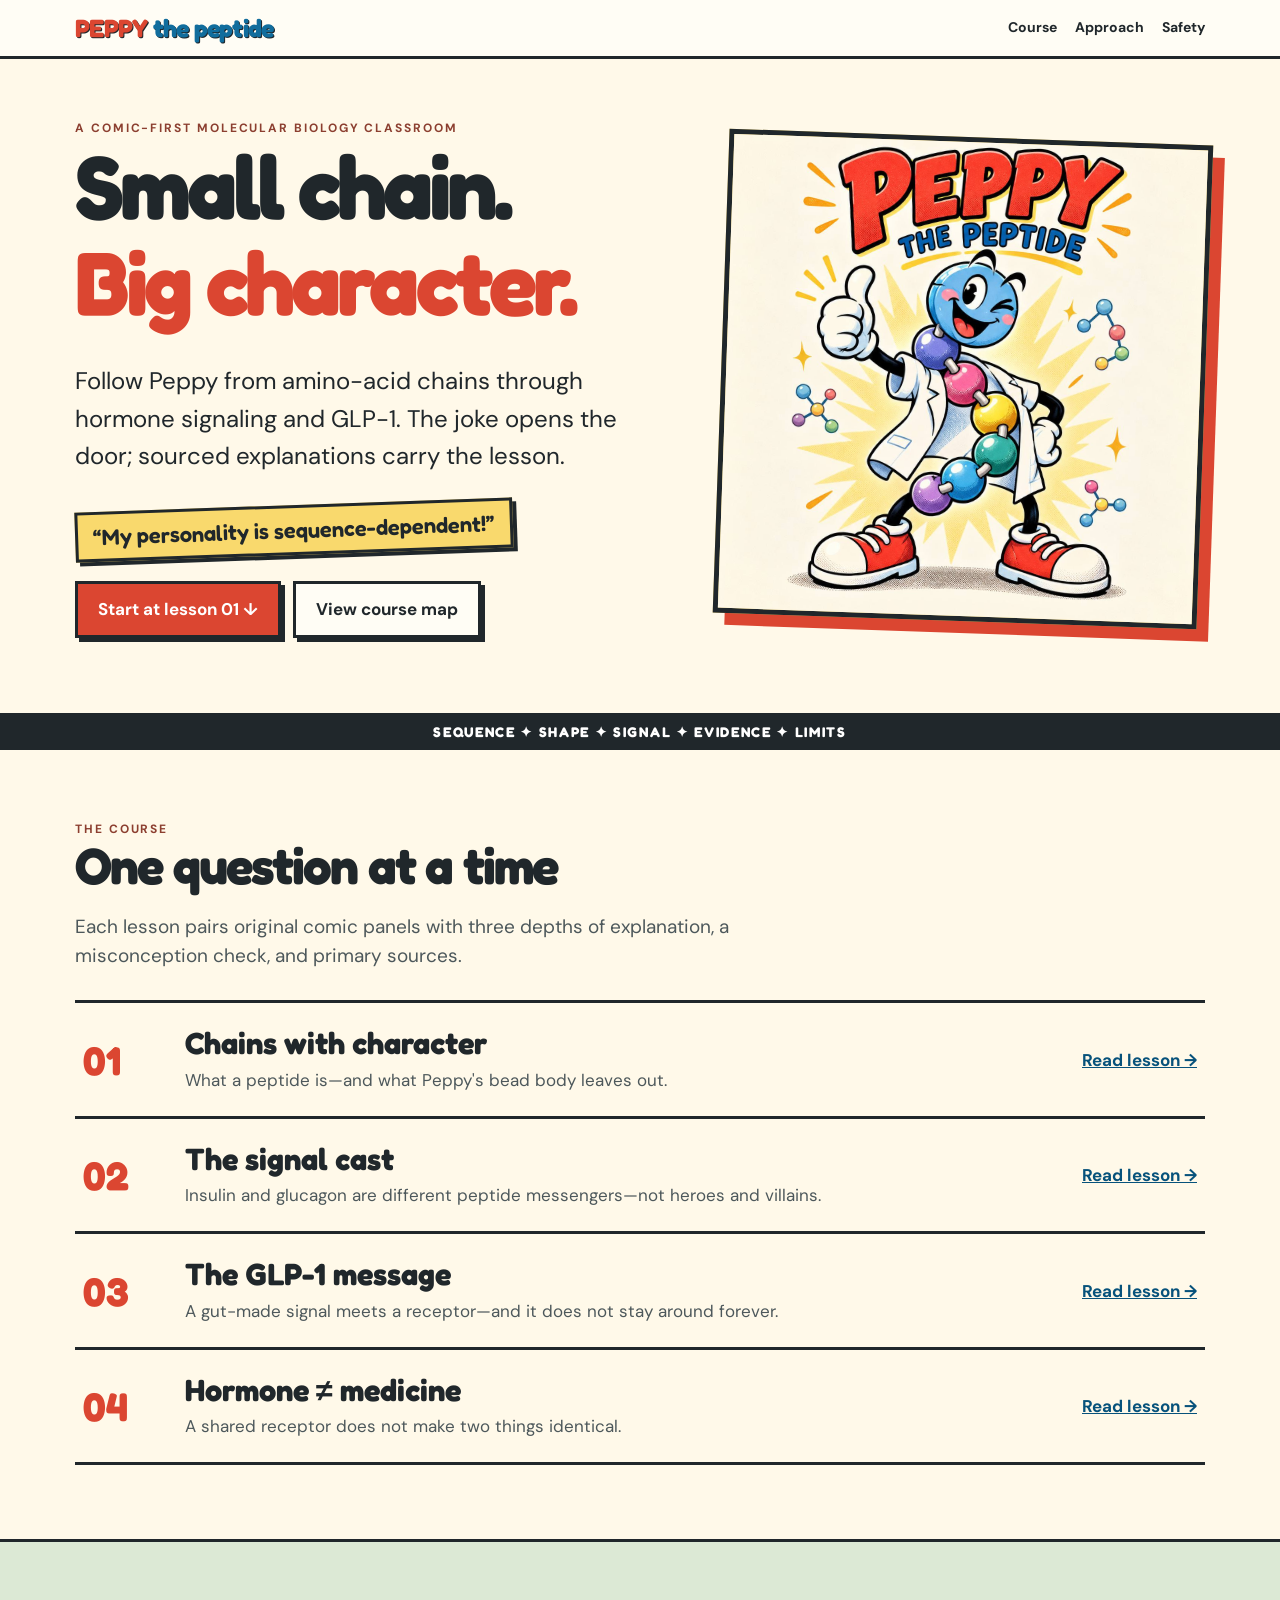
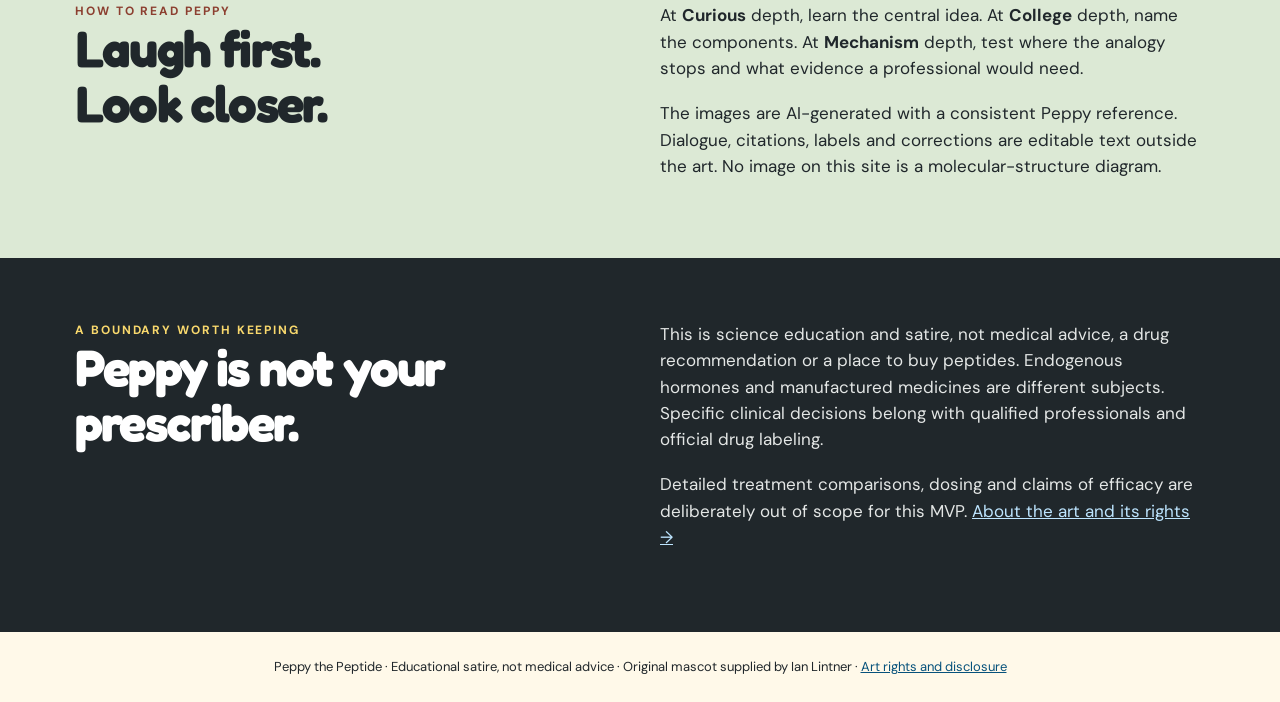
==== site/index.html @ 58609bbf "feat: build Peppy comic course MVP" ====
<!doctype html><html lang="en"><head><meta charset="utf-8"><meta name="viewport" content="width=device-width,initial-scale=1"><meta name="description" content="Peppy the Peptide: sourced, comic-first science lessons from amino-acid sequence to molecular signaling."><title>Course · Peppy the Peptide</title><link rel="stylesheet" href="styles.css"></head><body><a class="small" href="#main" style="position:absolute;left:-9999px" onfocus="this.style.left='10px'" onblur="this.style.left='-9999px'">Skip to content</a><header class="site-header"><div class="wrap nav"><a class="brand" href="index.html">PEPPY <span>the peptide</span></a><nav aria-label="Main navigation"><a href="index.html#course">Course</a><a href="index.html#approach">Approach</a><a href="index.html#safety">Safety</a></nav></div></header><main id="main"><section class="wrap hero"><div><div class="eyebrow">A comic-first molecular biology classroom</div><h1>Small chain.<br><em>Big character.</em></h1><p class="lede">Follow Peppy from amino-acid chains through hormone signaling and GLP-1. The joke opens the door; sourced explanations carry the lesson.</p><div class="catchphrase">“My personality is sequence-dependent!”</div><div class="actions"><a class="button" href="lessons/foundations.html">Start at lesson 01 ↓</a><a class="button light" href="#course">View course map</a></div></div><div class="cover"><img src="assets/peppy-original.jpg" alt="Peppy, a smiling blue-headed seven-sphere chain in a white lab coat and red sneakers" width="1254" height="1254"></div></section><div class="stripe" aria-hidden="true">SEQUENCE ✦ SHAPE ✦ SIGNAL ✦ EVIDENCE ✦ LIMITS</div><section class="wrap section" id="course"><div class="section-title"><div class="eyebrow">The course</div><h2>One question at a time</h2><p>Each lesson pairs original comic panels with three depths of explanation, a misconception check, and primary sources.</p></div><ol class="course-list"><li><span class="number">01</span><div><h3>Chains with character</h3><p>What a peptide is—and what Peppy&#x27;s bead body leaves out.</p></div><a href="lessons/foundations.html">Read lesson →</a></li><li><span class="number">02</span><div><h3>The signal cast</h3><p>Insulin and glucagon are different peptide messengers—not heroes and villains.</p></div><a href="lessons/signal-cast.html">Read lesson →</a></li><li><span class="number">03</span><div><h3>The GLP-1 message</h3><p>A gut-made signal meets a receptor—and it does not stay around forever.</p></div><a href="lessons/endogenous-glp1.html">Read lesson →</a></li><li><span class="number">04</span><div><h3>Hormone ≠ medicine</h3><p>A shared receptor does not make two things identical.</p></div><a href="lessons/hormone-and-medicine.html">Read lesson →</a></li></ol></section><section class="learning" id="approach"><div class="wrap learning-grid"><div><div class="eyebrow">How to read Peppy</div><h2>Laugh first.<br>Look closer.</h2></div><div><p>At <strong>Curious</strong> depth, learn the central idea. At <strong>College</strong> depth, name the components. At <strong>Mechanism</strong> depth, test where the analogy stops and what evidence a professional would need.</p><p>The images are AI-generated with a consistent Peppy reference. Dialogue, citations, labels and corrections are editable text outside the art. No image on this site is a molecular-structure diagram.</p></div></div></section><section class="science" id="safety"><div class="wrap learning-grid"><div><div class="eyebrow" style="color:var(--gold)">A boundary worth keeping</div><h2>Peppy is not your prescriber.</h2></div><div><p>This is science education and satire, not medical advice, a drug recommendation or a place to buy peptides. Endogenous hormones and manufactured medicines are different subjects. Specific clinical decisions belong with qualified professionals and official drug labeling.</p><p>Detailed treatment comparisons, dosing and claims of efficacy are deliberately out of scope for this MVP. <a href="rights.html">About the art and its rights →</a></p></div></div></section></main><footer class="site-footer">Peppy the Peptide · Educational satire, not medical advice · Original mascot supplied by Ian Lintner · <a href="rights.html">Art rights and disclosure</a></footer></body></html>
---- site/styles.css ----
@import url('https://fonts.googleapis.com/css2?family=DM+Sans:wght@400;500;600;700&family=Fredoka:wght@500;600;700&display=swap');
:root{--paper:#fff9e9;--white:#fffdf5;--ink:#20272b;--muted:#4d585b;--red:#db4631;--blue:#116d9d;--gold:#f9d96d;--green:#dce9d5;--line:3px solid var(--ink)}
*{box-sizing:border-box}html{scroll-behavior:smooth}body{margin:0;background:var(--paper);color:var(--ink);font:17px/1.55 'DM Sans',sans-serif}a{color:#07527b}a:focus-visible,button:focus-visible{outline:3px solid var(--blue);outline-offset:3px}button{cursor:pointer;font:inherit}img{max-width:100%;height:auto}p{margin:0 0 1.1em}h1,h2,h3{font-family:'Fredoka',sans-serif;line-height:1.08;margin:0 0 .35em}h1{font-size:clamp(48px,7vw,92px);letter-spacing:-.045em}h2{font-size:clamp(34px,4vw,55px);letter-spacing:-.035em}h3{font-size:clamp(24px,2.4vw,32px)}.wrap{max-width:1180px;margin:0 auto;padding:0 25px}.site-header{background:var(--white);border-bottom:var(--line)}.nav{display:flex;align-items:center;justify-content:space-between;gap:20px;padding-top:13px;padding-bottom:13px}.brand{font:700 25px 'Fredoka',sans-serif;color:var(--red);text-decoration:none;letter-spacing:-.03em;text-shadow:1px 1px var(--ink)}.brand span{color:var(--blue)}.nav nav{display:flex;flex-wrap:wrap;gap:18px}.nav nav a{font-size:14px;color:var(--ink);font-weight:700;text-decoration:none}.nav nav a:hover{text-decoration:underline}.eyebrow{font-size:12px;letter-spacing:.16em;text-transform:uppercase;color:#8c3f30;font-weight:700}.hero{display:grid;grid-template-columns:1.1fr .9fr;gap:55px;align-items:center;padding-top:60px;padding-bottom:75px}.hero h1 em{font-style:normal;color:var(--red)}.hero .lede{font-size:clamp(19px,2vw,24px);max-width:600px}.cover{background:var(--gold);border:5px solid var(--ink);box-shadow:12px 12px 0 var(--red);transform:rotate(2deg)}.cover img{display:block;width:100%}.catchphrase{font:600 22px 'Fredoka',sans-serif;display:inline-block;background:var(--gold);border:var(--line);padding:9px 15px;transform:rotate(-2deg);box-shadow:4px 4px var(--ink);margin:5px 0 26px}.button{display:inline-block;background:var(--red);color:white;border:var(--line);box-shadow:4px 4px 0 var(--ink);padding:12px 20px;text-decoration:none;font-weight:700;min-height:48px}.button:hover{transform:translate(2px,2px);box-shadow:2px 2px var(--ink)}.button.light{background:var(--white);color:var(--ink)}.actions{display:flex;gap:12px;flex-wrap:wrap}.stripe{background:var(--ink);color:white;padding:10px 0;font:700 14px 'Fredoka';letter-spacing:.12em;text-align:center}.section{padding-top:70px;padding-bottom:74px}.section-title{max-width:760px;margin-bottom:30px}.section-title p{font-size:19px;color:var(--muted)}.course-list{list-style:none;padding:0;margin:0;border-top:var(--line)}.course-list li{border-bottom:var(--line);display:grid;grid-template-columns:78px 1fr auto;gap:24px;align-items:center;padding:23px 8px}.course-list .number{font:700 40px 'Fredoka';color:var(--red)}.course-list h3{margin:0}.course-list p{margin:7px 0 0;color:var(--muted)}.course-list a{font-weight:700;white-space:nowrap}.learning{background:var(--green);border-block:var(--line)}.lesson-head{max-width:850px;padding-top:65px;padding-bottom:38px}.lesson-head .lede{font-size:21px}.breadcrumbs{font-size:14px;font-weight:700;margin-bottom:28px}.breadcrumbs a{color:var(--ink)}.panel-strip{display:grid;grid-template-columns:repeat(3,minmax(0,1fr));gap:14px;margin-bottom:40px}.panel{margin:0;background:var(--white);border:var(--line);box-shadow:5px 5px 0 var(--blue);display:flex;flex-direction:column}.panel img{display:block;width:100%;aspect-ratio:4/3;object-fit:cover}.panel figcaption{border-top:var(--line);padding:15px;display:flex;flex-direction:column;gap:9px;flex:1}.panel .panel-num{font-size:11px;letter-spacing:.13em;color:#904032;font-weight:700}.panel strong{font:600 21px/1.2 'Fredoka'}.panel small{font-size:13px;line-height:1.4;margin-top:auto}.depth{border-top:var(--line);padding-top:35px}.depth-controls{display:flex;gap:9px;flex-wrap:wrap;margin:20px 0}.depth-controls button{border:2px solid var(--ink);background:transparent;padding:9px 15px;font-weight:700;min-height:44px}.depth-controls button[aria-pressed=true]{background:var(--blue);color:white}.depth-copy{background:var(--white);border:var(--line);box-shadow:6px 6px var(--gold);padding:25px;max-width:900px;min-height:150px}.depth-copy h3{margin-bottom:12px}.depth-copy p:last-child{margin-bottom:0}.depth-copy a{font-weight:700}.learning-grid{display:grid;grid-template-columns:1fr 1fr;gap:40px;padding:60px 25px}.learning-grid ul{padding-left:22px}.learning-grid li{margin-bottom:12px}.check{background:var(--white);border:var(--line);padding:23px}.check details{margin-top:16px}.check summary{cursor:pointer;font-weight:700;text-decoration:underline}.science{background:var(--ink);color:white}.science a{color:#bde5ff}.science p{color:#e4e7e6}.science .learning-grid{align-items:start}.sources ol{padding-left:21px}.sources li{margin-bottom:12px;overflow-wrap:anywhere}.next{display:flex;justify-content:space-between;gap:20px;align-items:center;padding-top:35px;padding-bottom:55px}.next a{font-weight:700}.site-footer{border-top:var(--line);padding:25px;text-align:center;font-size:13px}.small{font-size:14px;color:var(--muted)}@media(max-width:800px){.hero,.learning-grid{grid-template-columns:1fr}.hero{padding-top:35px}.cover{max-width:500px}.panel-strip{grid-template-columns:1fr;max-width:610px;margin-inline:auto}.course-list li{grid-template-columns:55px 1fr}.course-list a{grid-column:2}.course-list .number{font-size:32px}}@media(max-width:550px){.nav{align-items:flex-start;flex-direction:column}.nav nav{gap:12px}.hero{gap:38px}.section{padding-block:55px}.lesson-head{padding-top:40px}.learning-grid{padding-block:48px}.next{display:block}.next a{display:block;margin:18px 0}}@media(prefers-reduced-motion:reduce){html{scroll-behavior:auto}}
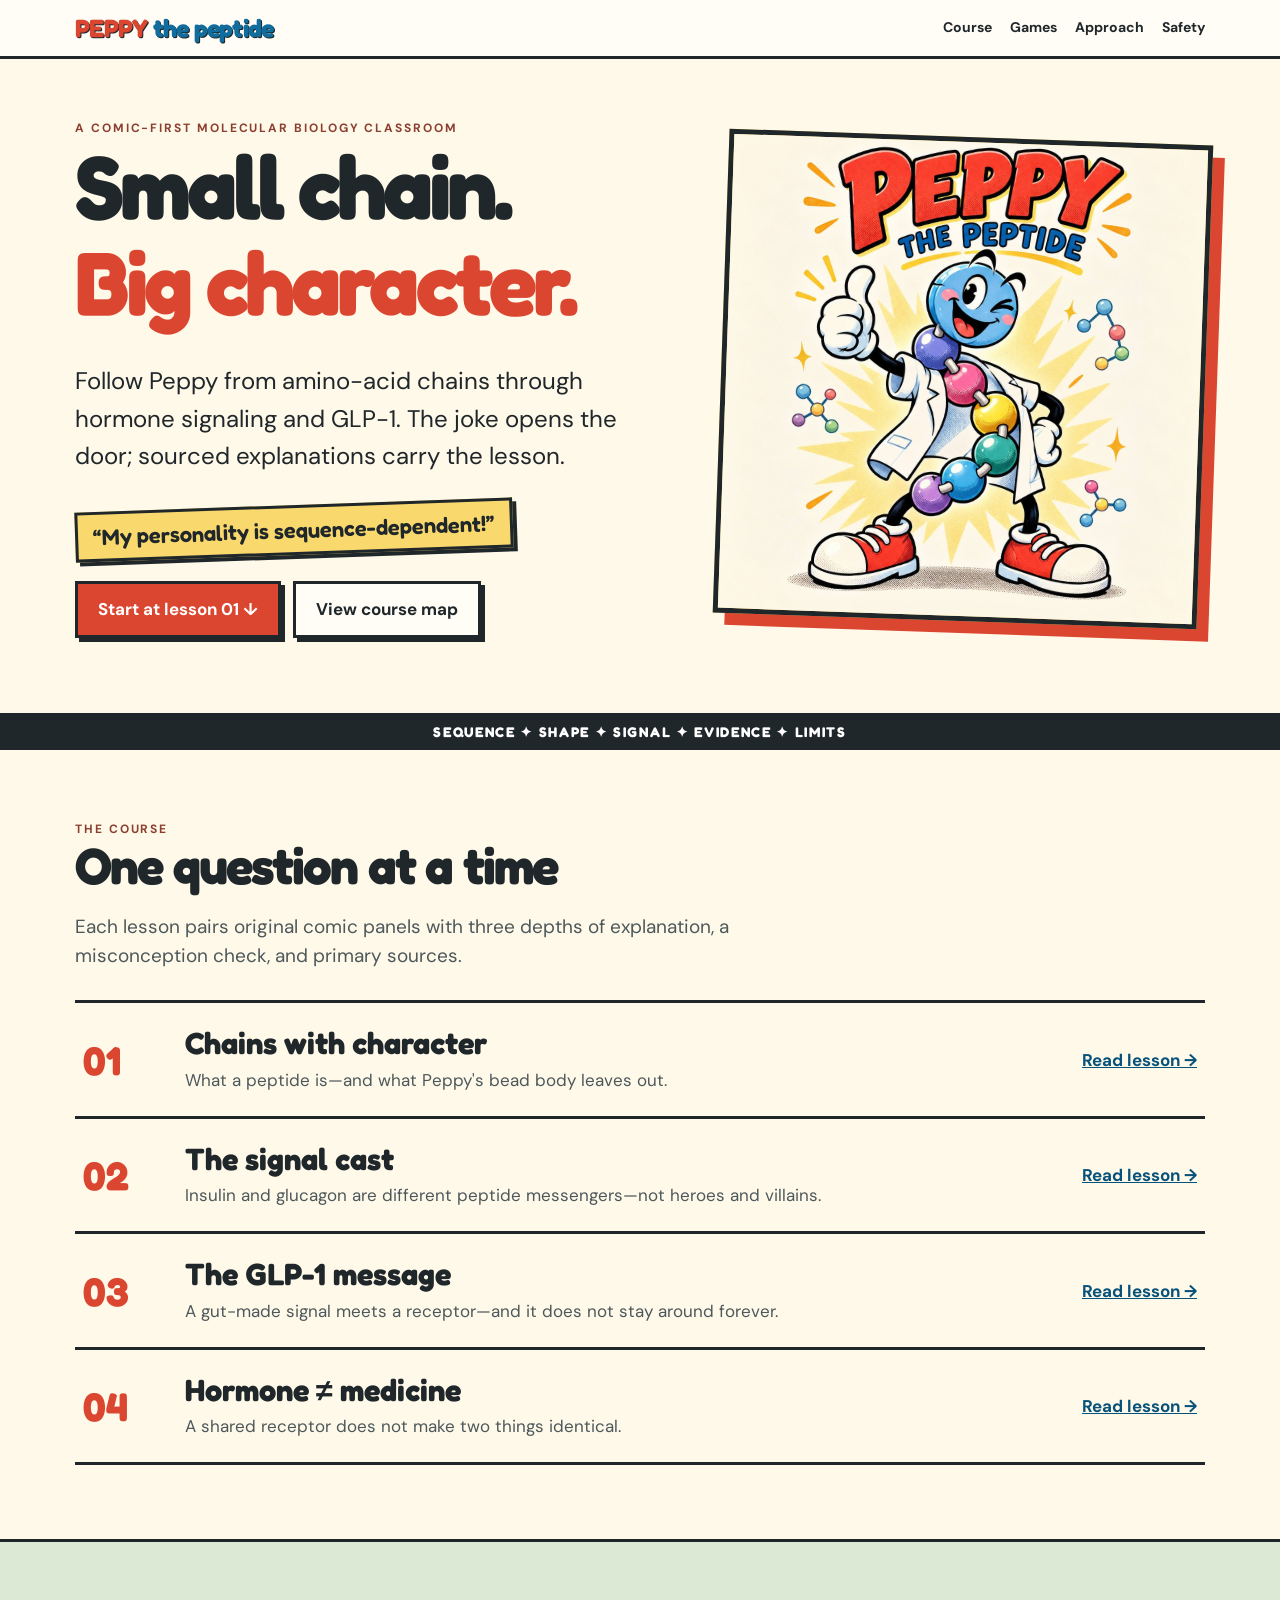
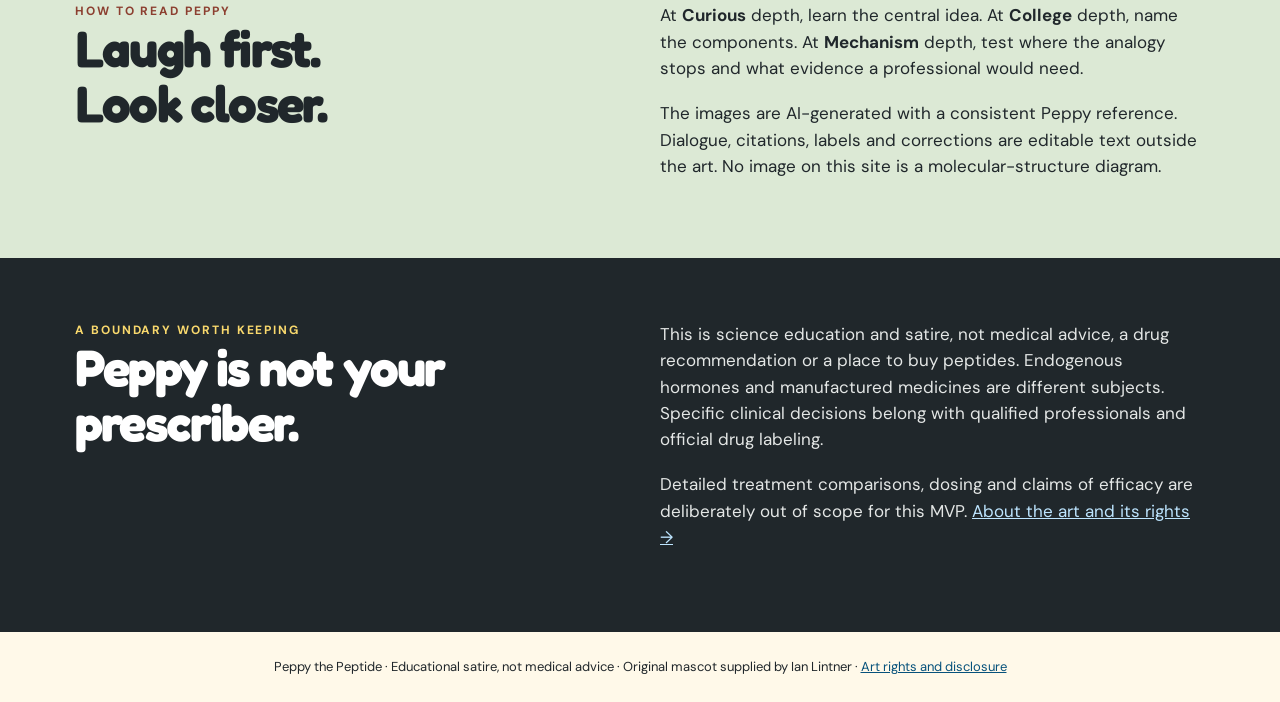
==== commit 99f06d71: "feat: Three-Axis Sorter (lesson 4) with tiered items, evaluator tests and source audit" ====
--- a/site/index.html
+++ b/site/index.html
@@ -1 +1 @@
-<!doctype html><html lang="en"><head><meta charset="utf-8"><meta name="viewport" content="width=device-width,initial-scale=1"><meta name="description" content="Peppy the Peptide: sourced, comic-first science lessons from amino-acid sequence to molecular signaling."><title>Course · Peppy the Peptide</title><link rel="stylesheet" href="styles.css"></head><body><a class="small" href="#main" style="position:absolute;left:-9999px" onfocus="this.style.left='10px'" onblur="this.style.left='-9999px'">Skip to content</a><header class="site-header"><div class="wrap nav"><a class="brand" href="index.html">PEPPY <span>the peptide</span></a><nav aria-label="Main navigation"><a href="index.html#course">Course</a><a href="index.html#approach">Approach</a><a href="index.html#safety">Safety</a></nav></div></header><main id="main"><section class="wrap hero"><div><div class="eyebrow">A comic-first molecular biology classroom</div><h1>Small chain.<br><em>Big character.</em></h1><p class="lede">Follow Peppy from amino-acid chains through hormone signaling and GLP-1. The joke opens the door; sourced explanations carry the lesson.</p><div class="catchphrase">“My personality is sequence-dependent!”</div><div class="actions"><a class="button" href="lessons/foundations.html">Start at lesson 01 ↓</a><a class="button light" href="#course">View course map</a></div></div><div class="cover"><img src="assets/peppy-original.jpg" alt="Peppy, a smiling blue-headed seven-sphere chain in a white lab coat and red sneakers" width="1254" height="1254"></div></section><div class="stripe" aria-hidden="true">SEQUENCE ✦ SHAPE ✦ SIGNAL ✦ EVIDENCE ✦ LIMITS</div><section class="wrap section" id="course"><div class="section-title"><div class="eyebrow">The course</div><h2>One question at a time</h2><p>Each lesson pairs original comic panels with three depths of explanation, a misconception check, and primary sources.</p></div><ol class="course-list"><li><span class="number">01</span><div><h3>Chains with character</h3><p>What a peptide is—and what Peppy&#x27;s bead body leaves out.</p></div><a href="lessons/foundations.html">Read lesson →</a></li><li><span class="number">02</span><div><h3>The signal cast</h3><p>Insulin and glucagon are different peptide messengers—not heroes and villains.</p></div><a href="lessons/signal-cast.html">Read lesson →</a></li><li><span class="number">03</span><div><h3>The GLP-1 message</h3><p>A gut-made signal meets a receptor—and it does not stay around forever.</p></div><a href="lessons/endogenous-glp1.html">Read lesson →</a></li><li><span class="number">04</span><div><h3>Hormone ≠ medicine</h3><p>A shared receptor does not make two things identical.</p></div><a href="lessons/hormone-and-medicine.html">Read lesson →</a></li></ol></section><section class="learning" id="approach"><div class="wrap learning-grid"><div><div class="eyebrow">How to read Peppy</div><h2>Laugh first.<br>Look closer.</h2></div><div><p>At <strong>Curious</strong> depth, learn the central idea. At <strong>College</strong> depth, name the components. At <strong>Mechanism</strong> depth, test where the analogy stops and what evidence a professional would need.</p><p>The images are AI-generated with a consistent Peppy reference. Dialogue, citations, labels and corrections are editable text outside the art. No image on this site is a molecular-structure diagram.</p></div></div></section><section class="science" id="safety"><div class="wrap learning-grid"><div><div class="eyebrow" style="color:var(--gold)">A boundary worth keeping</div><h2>Peppy is not your prescriber.</h2></div><div><p>This is science education and satire, not medical advice, a drug recommendation or a place to buy peptides. Endogenous hormones and manufactured medicines are different subjects. Specific clinical decisions belong with qualified professionals and official drug labeling.</p><p>Detailed treatment comparisons, dosing and claims of efficacy are deliberately out of scope for this MVP. <a href="rights.html">About the art and its rights →</a></p></div></div></section></main><footer class="site-footer">Peppy the Peptide · Educational satire, not medical advice · Original mascot supplied by Ian Lintner · <a href="rights.html">Art rights and disclosure</a></footer></body></html>+<!doctype html><html lang="en"><head><meta charset="utf-8"><meta name="viewport" content="width=device-width,initial-scale=1"><meta name="description" content="Peppy the Peptide: sourced, comic-first science lessons from amino-acid sequence to molecular signaling."><title>Course · Peppy the Peptide</title><link rel="stylesheet" href="styles.css"></head><body><a class="skip-link" href="#main">Skip to content</a><header class="site-header"><div class="wrap nav"><a class="brand" href="index.html">PEPPY <span>the peptide</span></a><nav aria-label="Main navigation"><a href="index.html#course">Course</a><a href="games/index.html">Games</a><a href="index.html#approach">Approach</a><a href="index.html#safety">Safety</a></nav></div></header><main id="main"><section class="wrap hero"><div><div class="eyebrow">A comic-first molecular biology classroom</div><h1>Small chain.<br><em>Big character.</em></h1><p class="lede">Follow Peppy from amino-acid chains through hormone signaling and GLP-1. The joke opens the door; sourced explanations carry the lesson.</p><div class="catchphrase">“My personality is sequence-dependent!”</div><div class="actions"><a class="button" href="lessons/foundations.html">Start at lesson 01 ↓</a><a class="button light" href="#course">View course map</a></div></div><div class="cover"><img src="assets/peppy-original.jpg" alt="Peppy, a smiling blue-headed seven-sphere chain in a white lab coat and red sneakers" width="1254" height="1254"></div></section><div class="stripe" aria-hidden="true">SEQUENCE ✦ SHAPE ✦ SIGNAL ✦ EVIDENCE ✦ LIMITS</div><section class="wrap section" id="course"><div class="section-title"><div class="eyebrow">The course</div><h2>One question at a time</h2><p>Each lesson pairs original comic panels with three depths of explanation, a misconception check, and primary sources.</p></div><ol class="course-list"><li><span class="number">01</span><div><h3>Chains with character</h3><p>What a peptide is—and what Peppy&#x27;s bead body leaves out.</p></div><a href="lessons/foundations.html">Read lesson →</a></li><li><span class="number">02</span><div><h3>The signal cast</h3><p>Insulin and glucagon are different peptide messengers—not heroes and villains.</p></div><a href="lessons/signal-cast.html">Read lesson →</a></li><li><span class="number">03</span><div><h3>The GLP-1 message</h3><p>A gut-made signal meets a receptor—and it does not stay around forever.</p></div><a href="lessons/endogenous-glp1.html">Read lesson →</a></li><li><span class="number">04</span><div><h3>Hormone ≠ medicine</h3><p>A shared receptor does not make two things identical.</p></div><a href="lessons/hormone-and-medicine.html">Read lesson →</a></li></ol></section><section class="learning" id="approach"><div class="wrap learning-grid"><div><div class="eyebrow">How to read Peppy</div><h2>Laugh first.<br>Look closer.</h2></div><div><p>At <strong>Curious</strong> depth, learn the central idea. At <strong>College</strong> depth, name the components. At <strong>Mechanism</strong> depth, test where the analogy stops and what evidence a professional would need.</p><p>The images are AI-generated with a consistent Peppy reference. Dialogue, citations, labels and corrections are editable text outside the art. No image on this site is a molecular-structure diagram.</p></div></div></section><section class="science" id="safety"><div class="wrap learning-grid"><div><div class="eyebrow" style="color:var(--gold)">A boundary worth keeping</div><h2>Peppy is not your prescriber.</h2></div><div><p>This is science education and satire, not medical advice, a drug recommendation or a place to buy peptides. Endogenous hormones and manufactured medicines are different subjects. Specific clinical decisions belong with qualified professionals and official drug labeling.</p><p>Detailed treatment comparisons, dosing and claims of efficacy are deliberately out of scope for this MVP. <a href="rights.html">About the art and its rights →</a></p></div></div></section></main><footer class="site-footer">Peppy the Peptide · Educational satire, not medical advice · Original mascot supplied by Ian Lintner · <a href="rights.html">Art rights and disclosure</a></footer></body></html>
--- a/site/styles.css
+++ b/site/styles.css
@@ -1,3 +1,3 @@
 @import url('https://fonts.googleapis.com/css2?family=DM+Sans:wght@400;500;600;700&family=Fredoka:wght@500;600;700&display=swap');
 :root{--paper:#fff9e9;--white:#fffdf5;--ink:#20272b;--muted:#4d585b;--red:#db4631;--blue:#116d9d;--gold:#f9d96d;--green:#dce9d5;--line:3px solid var(--ink)}
-*{box-sizing:border-box}html{scroll-behavior:smooth}body{margin:0;background:var(--paper);color:var(--ink);font:17px/1.55 'DM Sans',sans-serif}a{color:#07527b}a:focus-visible,button:focus-visible{outline:3px solid var(--blue);outline-offset:3px}button{cursor:pointer;font:inherit}img{max-width:100%;height:auto}p{margin:0 0 1.1em}h1,h2,h3{font-family:'Fredoka',sans-serif;line-height:1.08;margin:0 0 .35em}h1{font-size:clamp(48px,7vw,92px);letter-spacing:-.045em}h2{font-size:clamp(34px,4vw,55px);letter-spacing:-.035em}h3{font-size:clamp(24px,2.4vw,32px)}.wrap{max-width:1180px;margin:0 auto;padding:0 25px}.site-header{background:var(--white);border-bottom:var(--line)}.nav{display:flex;align-items:center;justify-content:space-between;gap:20px;padding-top:13px;padding-bottom:13px}.brand{font:700 25px 'Fredoka',sans-serif;color:var(--red);text-decoration:none;letter-spacing:-.03em;text-shadow:1px 1px var(--ink)}.brand span{color:var(--blue)}.nav nav{display:flex;flex-wrap:wrap;gap:18px}.nav nav a{font-size:14px;color:var(--ink);font-weight:700;text-decoration:none}.nav nav a:hover{text-decoration:underline}.eyebrow{font-size:12px;letter-spacing:.16em;text-transform:uppercase;color:#8c3f30;font-weight:700}.hero{display:grid;grid-template-columns:1.1fr .9fr;gap:55px;align-items:center;padding-top:60px;padding-bottom:75px}.hero h1 em{font-style:normal;color:var(--red)}.hero .lede{font-size:clamp(19px,2vw,24px);max-width:600px}.cover{background:var(--gold);border:5px solid var(--ink);box-shadow:12px 12px 0 var(--red);transform:rotate(2deg)}.cover img{display:block;width:100%}.catchphrase{font:600 22px 'Fredoka',sans-serif;display:inline-block;background:var(--gold);border:var(--line);padding:9px 15px;transform:rotate(-2deg);box-shadow:4px 4px var(--ink);margin:5px 0 26px}.button{display:inline-block;background:var(--red);color:white;border:var(--line);box-shadow:4px 4px 0 var(--ink);padding:12px 20px;text-decoration:none;font-weight:700;min-height:48px}.button:hover{transform:translate(2px,2px);box-shadow:2px 2px var(--ink)}.button.light{background:var(--white);color:var(--ink)}.actions{display:flex;gap:12px;flex-wrap:wrap}.stripe{background:var(--ink);color:white;padding:10px 0;font:700 14px 'Fredoka';letter-spacing:.12em;text-align:center}.section{padding-top:70px;padding-bottom:74px}.section-title{max-width:760px;margin-bottom:30px}.section-title p{font-size:19px;color:var(--muted)}.course-list{list-style:none;padding:0;margin:0;border-top:var(--line)}.course-list li{border-bottom:var(--line);display:grid;grid-template-columns:78px 1fr auto;gap:24px;align-items:center;padding:23px 8px}.course-list .number{font:700 40px 'Fredoka';color:var(--red)}.course-list h3{margin:0}.course-list p{margin:7px 0 0;color:var(--muted)}.course-list a{font-weight:700;white-space:nowrap}.learning{background:var(--green);border-block:var(--line)}.lesson-head{max-width:850px;padding-top:65px;padding-bottom:38px}.lesson-head .lede{font-size:21px}.breadcrumbs{font-size:14px;font-weight:700;margin-bottom:28px}.breadcrumbs a{color:var(--ink)}.panel-strip{display:grid;grid-template-columns:repeat(3,minmax(0,1fr));gap:14px;margin-bottom:40px}.panel{margin:0;background:var(--white);border:var(--line);box-shadow:5px 5px 0 var(--blue);display:flex;flex-direction:column}.panel img{display:block;width:100%;aspect-ratio:4/3;object-fit:cover}.panel figcaption{border-top:var(--line);padding:15px;display:flex;flex-direction:column;gap:9px;flex:1}.panel .panel-num{font-size:11px;letter-spacing:.13em;color:#904032;font-weight:700}.panel strong{font:600 21px/1.2 'Fredoka'}.panel small{font-size:13px;line-height:1.4;margin-top:auto}.depth{border-top:var(--line);padding-top:35px}.depth-controls{display:flex;gap:9px;flex-wrap:wrap;margin:20px 0}.depth-controls button{border:2px solid var(--ink);background:transparent;padding:9px 15px;font-weight:700;min-height:44px}.depth-controls button[aria-pressed=true]{background:var(--blue);color:white}.depth-copy{background:var(--white);border:var(--line);box-shadow:6px 6px var(--gold);padding:25px;max-width:900px;min-height:150px}.depth-copy h3{margin-bottom:12px}.depth-copy p:last-child{margin-bottom:0}.depth-copy a{font-weight:700}.learning-grid{display:grid;grid-template-columns:1fr 1fr;gap:40px;padding:60px 25px}.learning-grid ul{padding-left:22px}.learning-grid li{margin-bottom:12px}.check{background:var(--white);border:var(--line);padding:23px}.check details{margin-top:16px}.check summary{cursor:pointer;font-weight:700;text-decoration:underline}.science{background:var(--ink);color:white}.science a{color:#bde5ff}.science p{color:#e4e7e6}.science .learning-grid{align-items:start}.sources ol{padding-left:21px}.sources li{margin-bottom:12px;overflow-wrap:anywhere}.next{display:flex;justify-content:space-between;gap:20px;align-items:center;padding-top:35px;padding-bottom:55px}.next a{font-weight:700}.site-footer{border-top:var(--line);padding:25px;text-align:center;font-size:13px}.small{font-size:14px;color:var(--muted)}@media(max-width:800px){.hero,.learning-grid{grid-template-columns:1fr}.hero{padding-top:35px}.cover{max-width:500px}.panel-strip{grid-template-columns:1fr;max-width:610px;margin-inline:auto}.course-list li{grid-template-columns:55px 1fr}.course-list a{grid-column:2}.course-list .number{font-size:32px}}@media(max-width:550px){.nav{align-items:flex-start;flex-direction:column}.nav nav{gap:12px}.hero{gap:38px}.section{padding-block:55px}.lesson-head{padding-top:40px}.learning-grid{padding-block:48px}.next{display:block}.next a{display:block;margin:18px 0}}@media(prefers-reduced-motion:reduce){html{scroll-behavior:auto}}
+*{box-sizing:border-box}html{scroll-behavior:smooth}body{margin:0;background:var(--paper);color:var(--ink);font:17px/1.55 'DM Sans',sans-serif}a{color:#07527b}a:focus-visible,button:focus-visible{outline:3px solid var(--blue);outline-offset:3px}.skip-link{position:absolute;left:-9999px;top:10px;background:var(--white);color:var(--ink);padding:10px 15px;z-index:100;border:2px solid var(--ink)}.skip-link:focus{left:10px}button{cursor:pointer;font:inherit}img{max-width:100%;height:auto}p{margin:0 0 1.1em}h1,h2,h3{font-family:'Fredoka',sans-serif;line-height:1.08;margin:0 0 .35em}h1{font-size:clamp(48px,7vw,92px);letter-spacing:-.045em}h2{font-size:clamp(34px,4vw,55px);letter-spacing:-.035em}h3{font-size:clamp(24px,2.4vw,32px)}.wrap{max-width:1180px;margin:0 auto;padding:0 25px}.site-header{background:var(--white);border-bottom:var(--line)}.nav{display:flex;align-items:center;justify-content:space-between;gap:20px;padding-top:13px;padding-bottom:13px}.brand{font:700 25px 'Fredoka',sans-serif;color:var(--red);text-decoration:none;letter-spacing:-.03em;text-shadow:1px 1px var(--ink)}.brand span{color:var(--blue)}.nav nav{display:flex;flex-wrap:wrap;gap:18px}.nav nav a{font-size:14px;color:var(--ink);font-weight:700;text-decoration:none}.nav nav a:hover{text-decoration:underline}.eyebrow{font-size:12px;letter-spacing:.16em;text-transform:uppercase;color:#8c3f30;font-weight:700}.hero{display:grid;grid-template-columns:1.1fr .9fr;gap:55px;align-items:center;padding-top:60px;padding-bottom:75px}.hero h1 em{font-style:normal;color:var(--red)}.hero .lede{font-size:clamp(19px,2vw,24px);max-width:600px}.cover{background:var(--gold);border:5px solid var(--ink);box-shadow:12px 12px 0 var(--red);transform:rotate(2deg)}.cover img{display:block;width:100%}.catchphrase{font:600 22px 'Fredoka',sans-serif;display:inline-block;background:var(--gold);border:var(--line);padding:9px 15px;transform:rotate(-2deg);box-shadow:4px 4px var(--ink);margin:5px 0 26px}.button{display:inline-block;background:var(--red);color:white;border:var(--line);box-shadow:4px 4px 0 var(--ink);padding:12px 20px;text-decoration:none;font-weight:700;min-height:48px}.button:hover{transform:translate(2px,2px);box-shadow:2px 2px var(--ink)}.button.light{background:var(--white);color:var(--ink)}.actions{display:flex;gap:12px;flex-wrap:wrap}.stripe{background:var(--ink);color:white;padding:10px 0;font:700 14px 'Fredoka';letter-spacing:.12em;text-align:center}.section{padding-top:70px;padding-bottom:74px}.section-title{max-width:760px;margin-bottom:30px}.section-title p{font-size:19px;color:var(--muted)}.course-list{list-style:none;padding:0;margin:0;border-top:var(--line)}.course-list li{border-bottom:var(--line);display:grid;grid-template-columns:78px 1fr auto;gap:24px;align-items:center;padding:23px 8px}.course-list .number{font:700 40px 'Fredoka';color:var(--red)}.course-list h3{margin:0}.course-list p{margin:7px 0 0;color:var(--muted)}.course-list a{font-weight:700;white-space:nowrap}.learning{background:var(--green);border-block:var(--line)}.lesson-head{max-width:850px;padding-top:65px;padding-bottom:38px}.lesson-head .lede{font-size:21px}.breadcrumbs{font-size:14px;font-weight:700;margin-bottom:28px}.breadcrumbs a{color:var(--ink)}.panel-strip{display:grid;grid-template-columns:repeat(3,minmax(0,1fr));gap:14px;margin-bottom:40px}.panel{margin:0;background:var(--white);border:var(--line);box-shadow:5px 5px 0 var(--blue);display:flex;flex-direction:column}.panel img{display:block;width:100%;aspect-ratio:4/3;object-fit:cover}.panel figcaption{border-top:var(--line);padding:15px;display:flex;flex-direction:column;gap:9px;flex:1}.panel .panel-num{font-size:11px;letter-spacing:.13em;color:#904032;font-weight:700}.panel strong{font:600 21px/1.2 'Fredoka'}.panel small{font-size:13px;line-height:1.4;margin-top:auto}.depth{border-top:var(--line);padding-top:35px}.depth-controls{display:flex;gap:9px;flex-wrap:wrap;margin:20px 0}.depth-controls button{border:2px solid var(--ink);background:transparent;padding:9px 15px;font-weight:700;min-height:44px}.depth-controls button[aria-pressed=true]{background:var(--blue);color:white}.depth-copy{background:var(--white);border:var(--line);box-shadow:6px 6px var(--gold);padding:25px;max-width:900px;min-height:150px}.depth-copy h3{margin-bottom:12px}.depth-copy p:last-child{margin-bottom:0}.depth-copy a{font-weight:700}.learning-grid{display:grid;grid-template-columns:1fr 1fr;gap:40px;padding:60px 25px}.learning-grid ul{padding-left:22px}.learning-grid li{margin-bottom:12px}.check{background:var(--white);border:var(--line);padding:23px}.check details{margin-top:16px}.check summary{cursor:pointer;font-weight:700;text-decoration:underline}.science{background:var(--ink);color:white}.science a{color:#bde5ff}.science p{color:#e4e7e6}.science .learning-grid{align-items:start}.sources ol{padding-left:21px}.sources li{margin-bottom:12px;overflow-wrap:anywhere}.next{display:flex;justify-content:space-between;gap:20px;align-items:center;padding-top:35px;padding-bottom:55px}.next a{font-weight:700}.site-footer{border-top:var(--line);padding:25px;text-align:center;font-size:13px}.small{font-size:14px;color:var(--muted)}@media(max-width:800px){.hero,.learning-grid{grid-template-columns:1fr}.hero{padding-top:35px}.cover{max-width:500px}.panel-strip{grid-template-columns:1fr;max-width:610px;margin-inline:auto}.course-list li{grid-template-columns:55px 1fr}.course-list a{grid-column:2}.course-list .number{font-size:32px}}@media(max-width:550px){.nav{align-items:flex-start;flex-direction:column}.nav nav{gap:12px}.hero{gap:38px}.section{padding-block:55px}.lesson-head{padding-top:40px}.learning-grid{padding-block:48px}.next{display:block}.next a{display:block;margin:18px 0}}@media(prefers-reduced-motion:reduce){html{scroll-behavior:auto}}
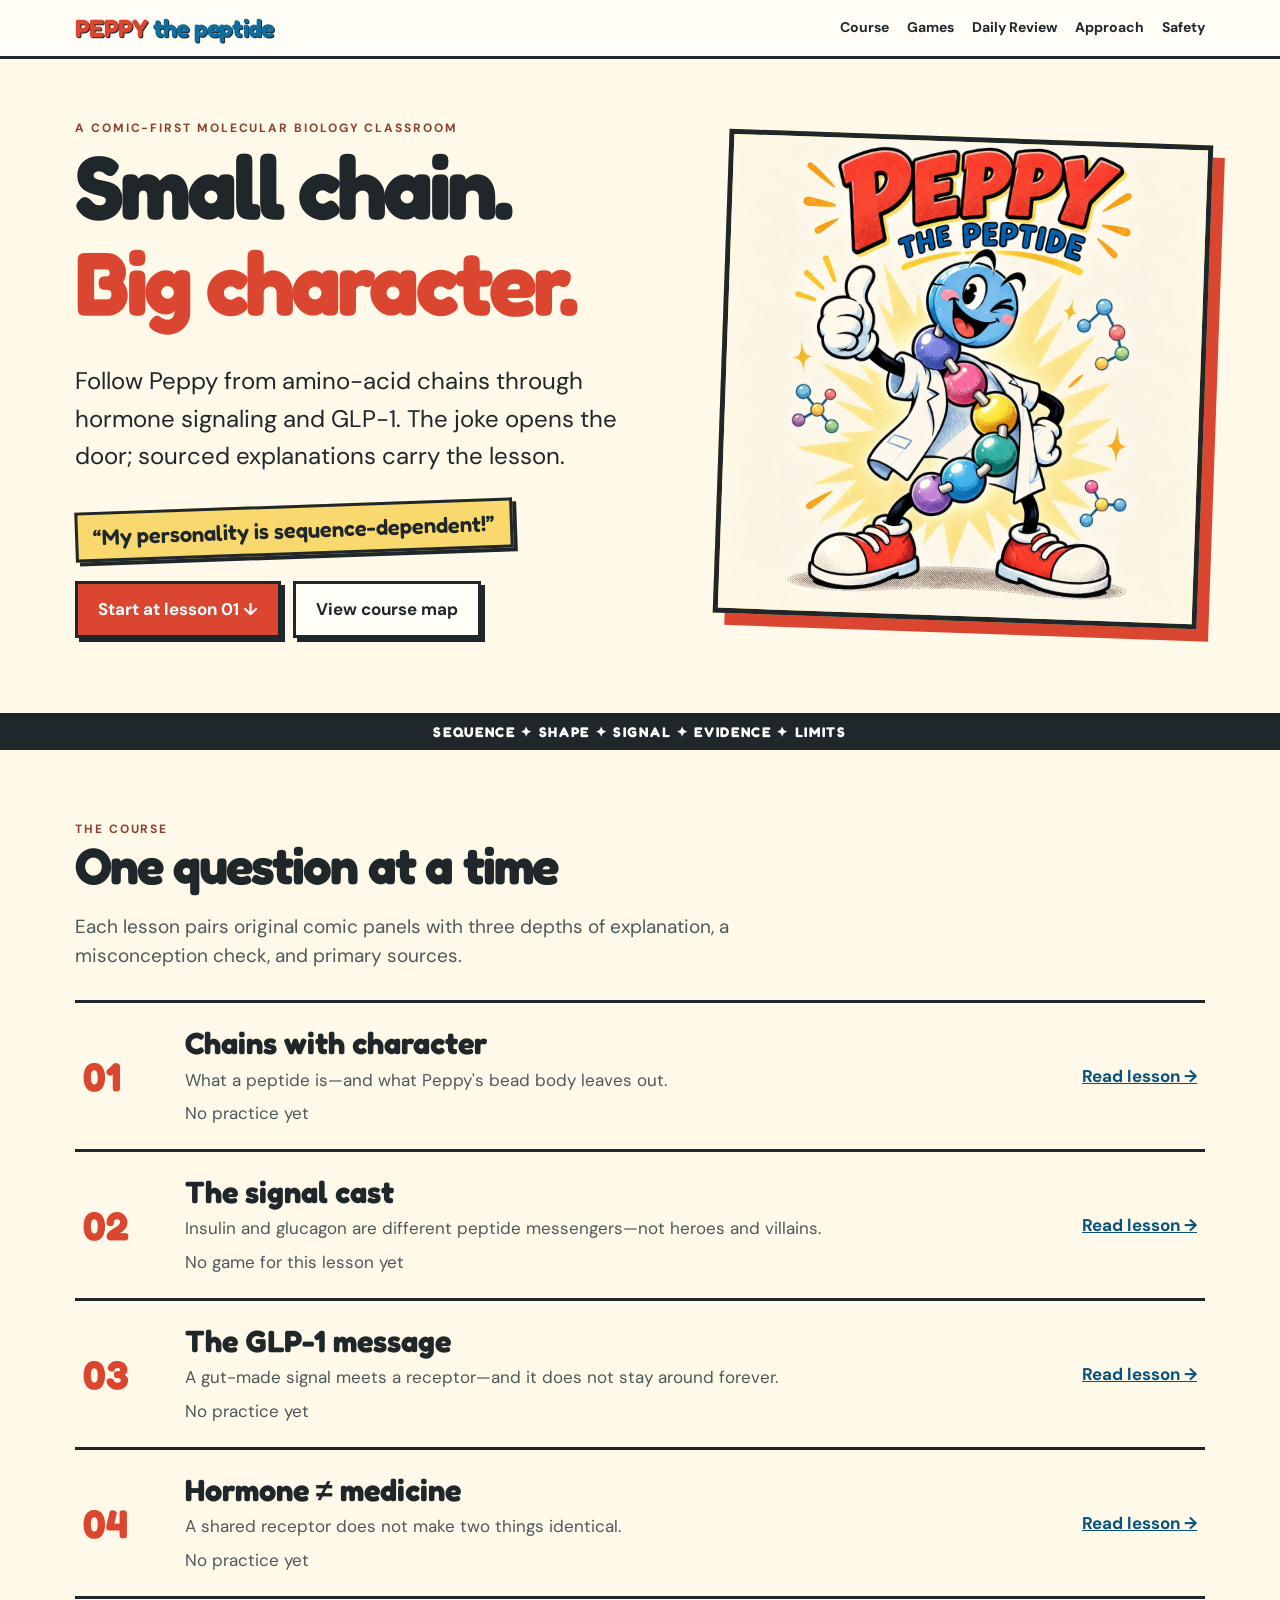
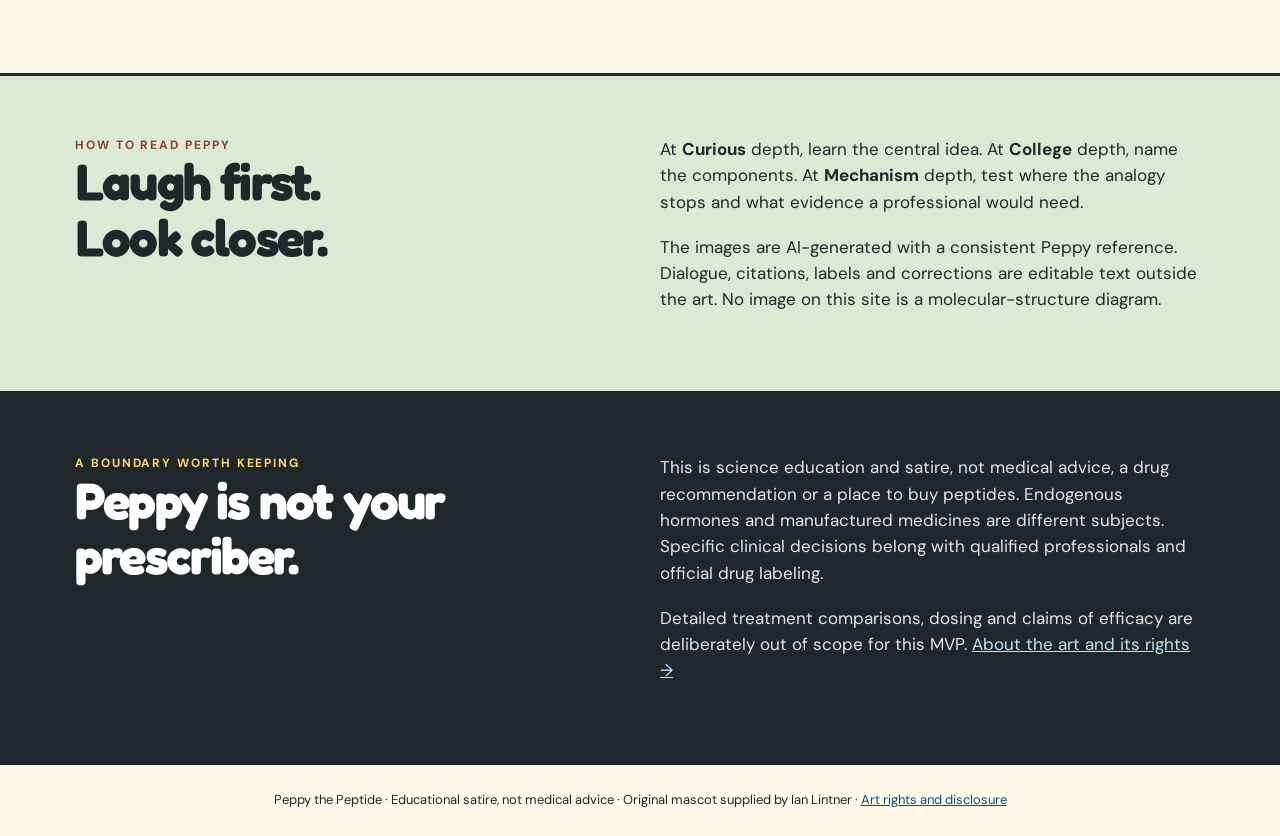
==== commit a03e3803: "feat: Games hub and Daily Review with spaced retrieval across lessons (#8)" ====
--- a/site/index.html
+++ b/site/index.html
@@ -1 +1 @@
-<!doctype html><html lang="en"><head><meta charset="utf-8"><meta name="viewport" content="width=device-width,initial-scale=1"><meta name="description" content="Peppy the Peptide: sourced, comic-first science lessons from amino-acid sequence to molecular signaling."><title>Course · Peppy the Peptide</title><link rel="stylesheet" href="styles.css"></head><body><a class="skip-link" href="#main">Skip to content</a><header class="site-header"><div class="wrap nav"><a class="brand" href="index.html">PEPPY <span>the peptide</span></a><nav aria-label="Main navigation"><a href="index.html#course">Course</a><a href="games/index.html">Games</a><a href="index.html#approach">Approach</a><a href="index.html#safety">Safety</a></nav></div></header><main id="main"><section class="wrap hero"><div><div class="eyebrow">A comic-first molecular biology classroom</div><h1>Small chain.<br><em>Big character.</em></h1><p class="lede">Follow Peppy from amino-acid chains through hormone signaling and GLP-1. The joke opens the door; sourced explanations carry the lesson.</p><div class="catchphrase">“My personality is sequence-dependent!”</div><div class="actions"><a class="button" href="lessons/foundations.html">Start at lesson 01 ↓</a><a class="button light" href="#course">View course map</a></div></div><div class="cover"><img src="assets/peppy-original.jpg" alt="Peppy, a smiling blue-headed seven-sphere chain in a white lab coat and red sneakers" width="1254" height="1254"></div></section><div class="stripe" aria-hidden="true">SEQUENCE ✦ SHAPE ✦ SIGNAL ✦ EVIDENCE ✦ LIMITS</div><section class="wrap section" id="course"><div class="section-title"><div class="eyebrow">The course</div><h2>One question at a time</h2><p>Each lesson pairs original comic panels with three depths of explanation, a misconception check, and primary sources.</p></div><ol class="course-list"><li><span class="number">01</span><div><h3>Chains with character</h3><p>What a peptide is—and what Peppy&#x27;s bead body leaves out.</p></div><a href="lessons/foundations.html">Read lesson →</a></li><li><span class="number">02</span><div><h3>The signal cast</h3><p>Insulin and glucagon are different peptide messengers—not heroes and villains.</p></div><a href="lessons/signal-cast.html">Read lesson →</a></li><li><span class="number">03</span><div><h3>The GLP-1 message</h3><p>A gut-made signal meets a receptor—and it does not stay around forever.</p></div><a href="lessons/endogenous-glp1.html">Read lesson →</a></li><li><span class="number">04</span><div><h3>Hormone ≠ medicine</h3><p>A shared receptor does not make two things identical.</p></div><a href="lessons/hormone-and-medicine.html">Read lesson →</a></li></ol></section><section class="learning" id="approach"><div class="wrap learning-grid"><div><div class="eyebrow">How to read Peppy</div><h2>Laugh first.<br>Look closer.</h2></div><div><p>At <strong>Curious</strong> depth, learn the central idea. At <strong>College</strong> depth, name the components. At <strong>Mechanism</strong> depth, test where the analogy stops and what evidence a professional would need.</p><p>The images are AI-generated with a consistent Peppy reference. Dialogue, citations, labels and corrections are editable text outside the art. No image on this site is a molecular-structure diagram.</p></div></div></section><section class="science" id="safety"><div class="wrap learning-grid"><div><div class="eyebrow" style="color:var(--gold)">A boundary worth keeping</div><h2>Peppy is not your prescriber.</h2></div><div><p>This is science education and satire, not medical advice, a drug recommendation or a place to buy peptides. Endogenous hormones and manufactured medicines are different subjects. Specific clinical decisions belong with qualified professionals and official drug labeling.</p><p>Detailed treatment comparisons, dosing and claims of efficacy are deliberately out of scope for this MVP. <a href="rights.html">About the art and its rights →</a></p></div></div></section></main><footer class="site-footer">Peppy the Peptide · Educational satire, not medical advice · Original mascot supplied by Ian Lintner · <a href="rights.html">Art rights and disclosure</a></footer></body></html>+<!doctype html><html lang="en"><head><meta charset="utf-8"><meta name="viewport" content="width=device-width,initial-scale=1"><meta name="description" content="Peppy the Peptide: sourced, comic-first science lessons from amino-acid sequence to molecular signaling."><title>Course · Peppy the Peptide</title><link rel="stylesheet" href="styles.css"></head><body><a class="skip-link" href="#main">Skip to content</a><header class="site-header"><div class="wrap nav"><a class="brand" href="index.html">PEPPY <span>the peptide</span></a><nav aria-label="Main navigation"><a href="index.html#course">Course</a><a href="games/index.html">Games</a><a href="games/review.html">Daily Review</a><a href="index.html#approach">Approach</a><a href="index.html#safety">Safety</a></nav></div></header><main id="main"><section class="wrap hero"><div><div class="eyebrow">A comic-first molecular biology classroom</div><h1>Small chain.<br><em>Big character.</em></h1><p class="lede">Follow Peppy from amino-acid chains through hormone signaling and GLP-1. The joke opens the door; sourced explanations carry the lesson.</p><div class="catchphrase">“My personality is sequence-dependent!”</div><div class="actions"><a class="button" href="lessons/foundations.html">Start at lesson 01 ↓</a><a class="button light" href="#course">View course map</a></div></div><div class="cover"><img src="assets/peppy-original.jpg" alt="Peppy, a smiling blue-headed seven-sphere chain in a white lab coat and red sneakers" width="1254" height="1254"></div></section><div class="stripe" aria-hidden="true">SEQUENCE ✦ SHAPE ✦ SIGNAL ✦ EVIDENCE ✦ LIMITS</div><section class="wrap section" id="course"><div class="section-title"><div class="eyebrow">The course</div><h2>One question at a time</h2><p>Each lesson pairs original comic panels with three depths of explanation, a misconception check, and primary sources.</p></div><ol class="course-list"><li data-course-lesson="foundations"><span class="number">01</span><div><h3>Chains with character</h3><p>What a peptide is—and what Peppy&#x27;s bead body leaves out.</p><p class="course-game-progress" data-game-progress="foundations" aria-live="polite"></p></div><a href="lessons/foundations.html">Read lesson →</a></li><li data-course-lesson="signal-cast"><span class="number">02</span><div><h3>The signal cast</h3><p>Insulin and glucagon are different peptide messengers—not heroes and villains.</p><p class="course-game-progress" data-game-progress="signal-cast" aria-live="polite"></p></div><a href="lessons/signal-cast.html">Read lesson →</a></li><li data-course-lesson="endogenous-glp1"><span class="number">03</span><div><h3>The GLP-1 message</h3><p>A gut-made signal meets a receptor—and it does not stay around forever.</p><p class="course-game-progress" data-game-progress="endogenous-glp1" aria-live="polite"></p></div><a href="lessons/endogenous-glp1.html">Read lesson →</a></li><li data-course-lesson="hormone-and-medicine"><span class="number">04</span><div><h3>Hormone ≠ medicine</h3><p>A shared receptor does not make two things identical.</p><p class="course-game-progress" data-game-progress="hormone-and-medicine" aria-live="polite"></p></div><a href="lessons/hormone-and-medicine.html">Read lesson →</a></li></ol></section><section class="learning" id="approach"><div class="wrap learning-grid"><div><div class="eyebrow">How to read Peppy</div><h2>Laugh first.<br>Look closer.</h2></div><div><p>At <strong>Curious</strong> depth, learn the central idea. At <strong>College</strong> depth, name the components. At <strong>Mechanism</strong> depth, test where the analogy stops and what evidence a professional would need.</p><p>The images are AI-generated with a consistent Peppy reference. Dialogue, citations, labels and corrections are editable text outside the art. No image on this site is a molecular-structure diagram.</p></div></div></section><section class="science" id="safety"><div class="wrap learning-grid"><div><div class="eyebrow" style="color:var(--gold)">A boundary worth keeping</div><h2>Peppy is not your prescriber.</h2></div><div><p>This is science education and satire, not medical advice, a drug recommendation or a place to buy peptides. Endogenous hormones and manufactured medicines are different subjects. Specific clinical decisions belong with qualified professionals and official drug labeling.</p><p>Detailed treatment comparisons, dosing and claims of efficacy are deliberately out of scope for this MVP. <a href="rights.html">About the art and its rights →</a></p></div></div></section></main><footer class="site-footer">Peppy the Peptide · Educational satire, not medical advice · Original mascot supplied by Ian Lintner · <a href="rights.html">Art rights and disclosure</a></footer><script type="module" src="games/hub.js"></script></body></html>
